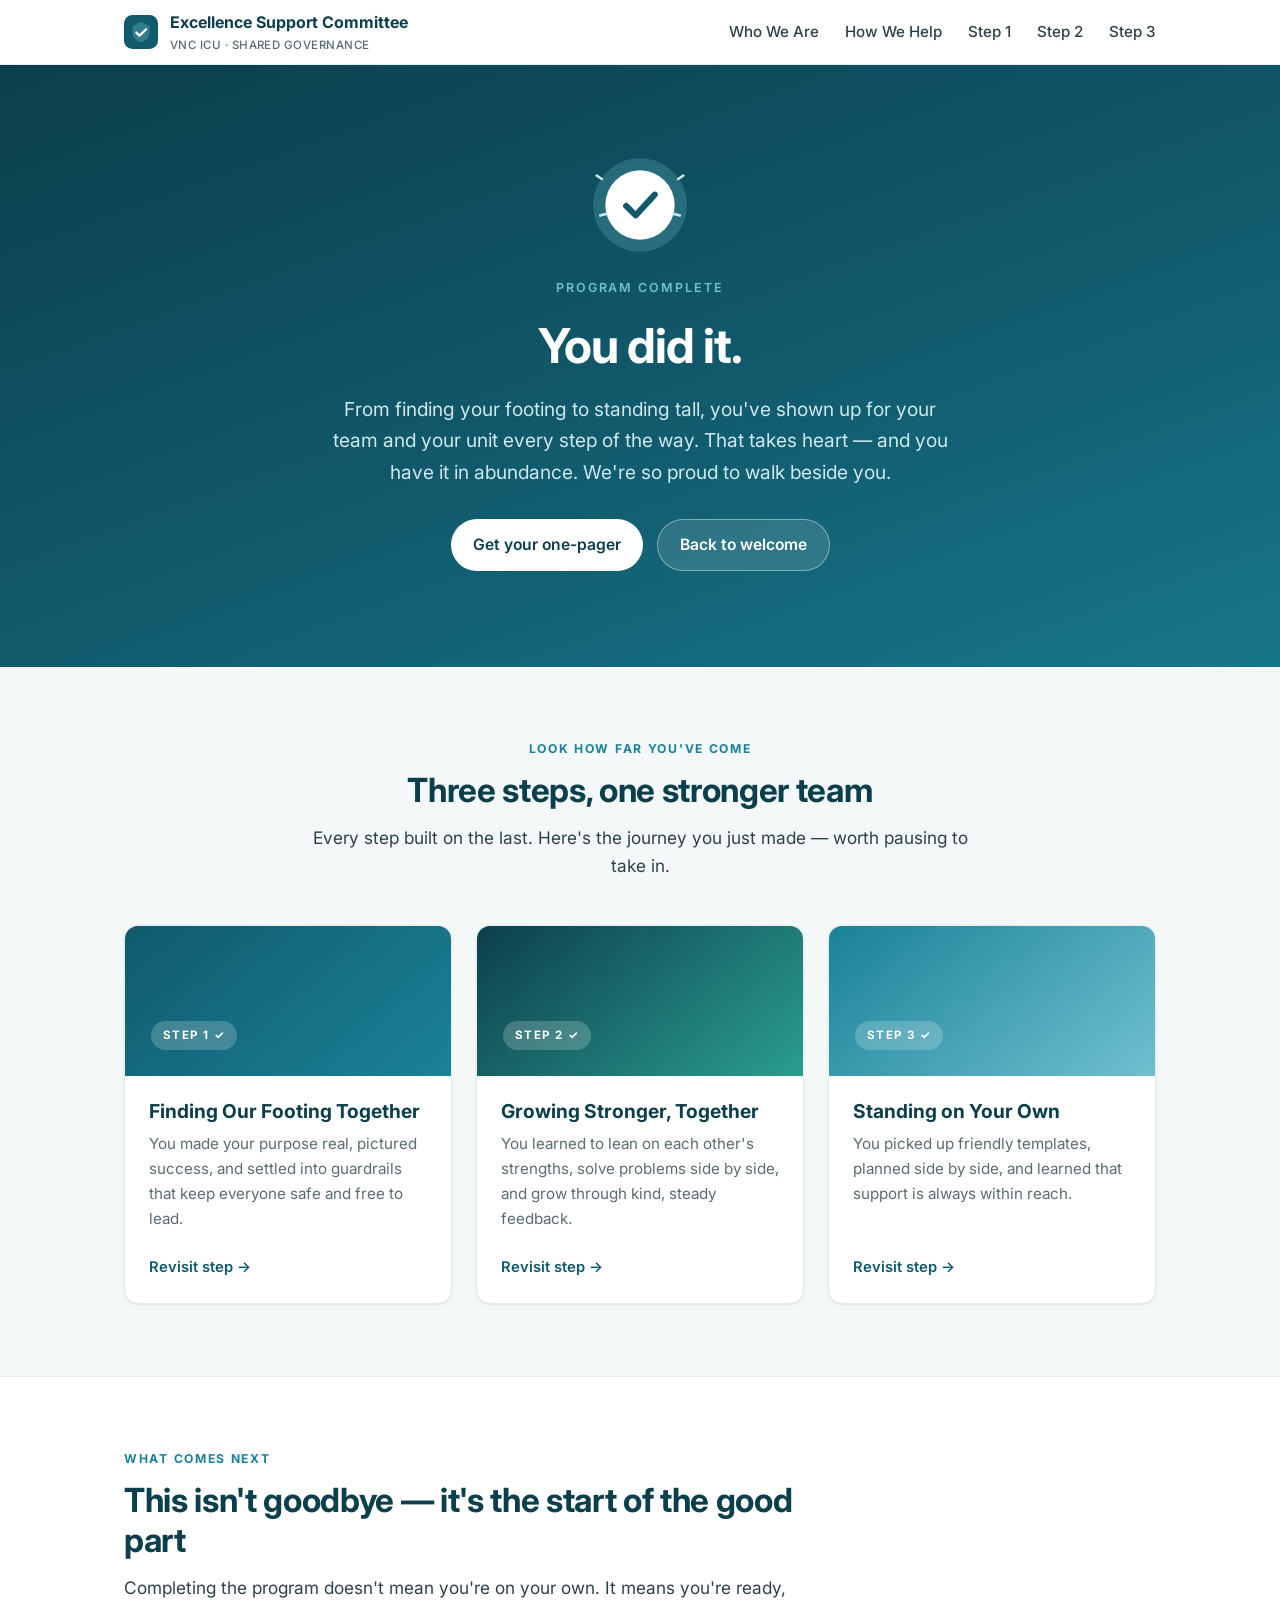
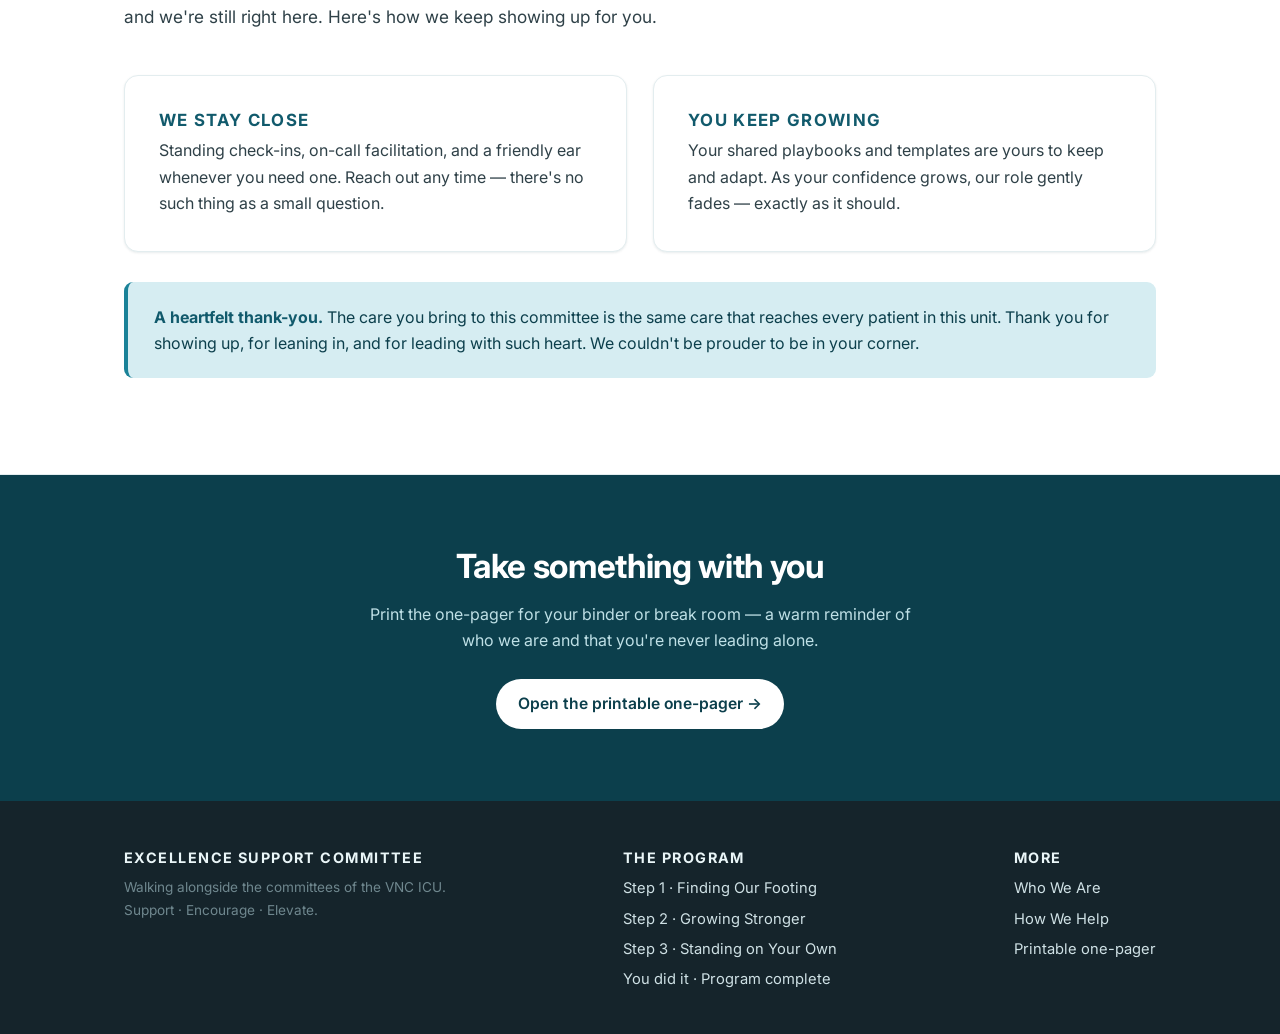
==== complete.html @ c58388f2 "Warmer copy, favicon, printable one-pager, program-complete page" ====
<!DOCTYPE html>
<html lang="en">
<head>
  <meta charset="UTF-8" />
  <meta name="viewport" content="width=device-width, initial-scale=1.0" />
  <title>You did it · Program Complete — Excellence Support Committee</title>
  <meta name="description" content="A heartfelt congratulations on completing the Excellence Support Committee onboarding program." />
  <link rel="icon" href="favicon.svg" type="image/svg+xml" />
  <link rel="preconnect" href="https://fonts.googleapis.com" />
  <link rel="preconnect" href="https://fonts.gstatic.com" crossorigin />
  <link href="https://fonts.googleapis.com/css2?family=Inter:wght@400;500;600;700&display=swap" rel="stylesheet" />
  <link rel="stylesheet" href="assets/styles.css" />
</head>
<body>

  <header class="nav">
    <div class="wrap nav-inner">
      <a href="index.html" class="brand">
        <svg class="mark" viewBox="0 0 40 40" fill="none" xmlns="http://www.w3.org/2000/svg" aria-hidden="true">
          <rect width="40" height="40" rx="10" fill="#115a6c"/>
          <path d="M20 8l10 5v7c0 6.2-4.2 10.6-10 12-5.8-1.4-10-5.8-10-12v-7l10-5z" fill="#6fc0cf" opacity=".35"/>
          <path d="M14.5 20.5l3.8 3.8L26 16.8" stroke="#fff" stroke-width="2.6" stroke-linecap="round" stroke-linejoin="round"/>
        </svg>
        <span>Excellence Support Committee<small>VNC ICU · Shared Governance</small></span>
      </a>
      <nav class="nav-links">
        <a href="index.html#mission">Who We Are</a>
        <a href="index.html#approach">How We Help</a>
        <a href="module-1.html">Step 1</a>
        <a href="module-2.html">Step 2</a>
        <a href="module-3.html">Step 3</a>
      </nav>
    </div>
  </header>

  <!-- Celebration hero -->
  <section class="hero" style="text-align:center;">
    <div class="wrap">
      <svg viewBox="0 0 120 120" width="104" height="104" fill="none" xmlns="http://www.w3.org/2000/svg" aria-hidden="true" style="margin-bottom:8px;">
        <circle cx="60" cy="60" r="54" fill="#6fc0cf" opacity=".25"/>
        <circle cx="60" cy="60" r="40" fill="#ffffff"/>
        <path d="M44 61l11 11 22-24" stroke="#115a6c" stroke-width="7" stroke-linecap="round" stroke-linejoin="round"/>
        <g stroke="#cfe9ee" stroke-width="3" stroke-linecap="round">
          <path d="M16 30l-6-4M104 30l6-4M22 70l-8 2M98 70l8 2"/>
        </g>
      </svg>
      <p class="eyebrow" style="margin-top:6px;">Program complete</p>
      <h1>You did it.</h1>
      <p class="lede" style="margin:0 auto;">From finding your footing to standing tall, you've shown up for your team and your unit every step of the way. That takes heart — and you have it in abundance. We're so proud to walk beside you.</p>
      <div class="btn-row" style="justify-content:center;">
        <a href="one-pager.html" class="btn btn-primary">Get your one-pager</a>
        <a href="index.html" class="btn btn-ghost">Back to welcome</a>
      </div>
    </div>
  </section>

  <!-- Recap -->
  <section>
    <div class="wrap">
      <p class="section-tag" style="text-align:center;">Look how far you've come</p>
      <div class="section-intro" style="text-align:center; margin-left:auto; margin-right:auto;">
        <h2>Three steps, one stronger team</h2>
        <p>Every step built on the last. Here's the journey you just made — worth pausing to take in.</p>
      </div>
      <div class="modules">
        <div class="mod-card" style="cursor:default;">
          <div class="cap c1"><span class="badge">Step 1 ✓</span></div>
          <div class="body">
            <h3>Finding Our Footing Together</h3>
            <p>You made your purpose real, pictured success, and settled into guardrails that keep everyone safe and free to lead.</p>
            <a class="more" href="module-1.html">Revisit step →</a>
          </div>
        </div>
        <div class="mod-card" style="cursor:default;">
          <div class="cap c2"><span class="badge">Step 2 ✓</span></div>
          <div class="body">
            <h3>Growing Stronger, Together</h3>
            <p>You learned to lean on each other's strengths, solve problems side by side, and grow through kind, steady feedback.</p>
            <a class="more" href="module-2.html">Revisit step →</a>
          </div>
        </div>
        <div class="mod-card" style="cursor:default;">
          <div class="cap c3"><span class="badge">Step 3 ✓</span></div>
          <div class="body">
            <h3>Standing on Your Own</h3>
            <p>You picked up friendly templates, planned side by side, and learned that support is always within reach.</p>
            <a class="more" href="module-3.html">Revisit step →</a>
          </div>
        </div>
      </div>
    </div>
  </section>

  <!-- What's next -->
  <section class="alt">
    <div class="wrap">
      <p class="section-tag">What comes next</p>
      <div class="section-intro">
        <h2>This isn't goodbye — it's the start of the good part</h2>
        <p>Completing the program doesn't mean you're on your own. It means you're ready, and we're still right here. Here's how we keep showing up for you.</p>
      </div>
      <div class="duo">
        <div class="pillar">
          <h3>We stay close</h3>
          <p>Standing check-ins, on-call facilitation, and a friendly ear whenever you need one. Reach out any time — there's no such thing as a small question.</p>
        </div>
        <div class="pillar">
          <h3>You keep growing</h3>
          <p>Your shared playbooks and templates are yours to keep and adapt. As your confidence grows, our role gently fades — exactly as it should.</p>
        </div>
      </div>
      <div class="callout" style="margin-top:30px;">
        <p><strong>A heartfelt thank-you.</strong> The care you bring to this committee is the same care that reaches every patient in this unit. Thank you for showing up, for leaning in, and for leading with such heart. We couldn't be prouder to be in your corner.</p>
      </div>
    </div>
  </section>

  <section class="cta-band">
    <div class="wrap">
      <h2>Take something with you</h2>
      <p>Print the one-pager for your binder or break room — a warm reminder of who we are and that you're never leading alone.</p>
      <a href="one-pager.html" class="btn btn-primary">Open the printable one-pager →</a>
    </div>
  </section>

  <footer class="footer">
    <div class="wrap">
      <div>
        <h4>Excellence Support Committee</h4>
        <p class="muted">Walking alongside the committees of the VNC ICU.<br/>Support · Encourage · Elevate.</p>
      </div>
      <div>
        <h4>The Program</h4>
        <ul>
          <li><a href="module-1.html">Step 1 · Finding Our Footing</a></li>
          <li><a href="module-2.html">Step 2 · Growing Stronger</a></li>
          <li><a href="module-3.html">Step 3 · Standing on Your Own</a></li>
          <li><a href="complete.html">You did it · Program complete</a></li>
        </ul>
      </div>
      <div>
        <h4>More</h4>
        <ul>
          <li><a href="index.html#mission">Who We Are</a></li>
          <li><a href="index.html#approach">How We Help</a></li>
          <li><a href="one-pager.html">Printable one-pager</a></li>
        </ul>
      </div>
    </div>
  </footer>

</body>
</html>
---- assets/styles.css ----
/* ====================================================================
   Excellence Support Committee — VNC ICU
   Clinical & calm design system
   ==================================================================== */

:root {
  --teal-900: #0c3f4c;
  --teal-700: #115a6c;
  --teal-500: #1a8298;
  --teal-300: #6fc0cf;
  --teal-100: #d6edf2;
  --slate-900: #15242b;
  --slate-700: #2f4148;
  --slate-500: #5b6b72;
  --slate-300: #9fb0b6;
  --mist: #f4f8f9;
  --paper: #ffffff;
  --line: #e3edef;
  --green: #2e9e6b;
  --green-bg: #e4f4ec;
  --amber: #d99320;
  --amber-bg: #fbf2dd;
  --red: #cf5145;
  --red-bg: #fae6e3;
  --shadow-sm: 0 1px 3px rgba(12, 63, 76, 0.06), 0 1px 2px rgba(12, 63, 76, 0.04);
  --shadow-md: 0 10px 30px rgba(12, 63, 76, 0.08);
  --radius: 14px;
  --radius-sm: 9px;
  --maxw: 1080px;
  --font: "Inter", -apple-system, BlinkMacSystemFont, "Segoe UI", Roboto, Helvetica, Arial, sans-serif;
}

* { box-sizing: border-box; }

html { scroll-behavior: smooth; }

body {
  margin: 0;
  font-family: var(--font);
  color: var(--slate-900);
  background: var(--mist);
  line-height: 1.65;
  -webkit-font-smoothing: antialiased;
}

h1, h2, h3, h4 { line-height: 1.2; color: var(--teal-900); margin: 0 0 .4em; font-weight: 700; }
h1 { font-size: clamp(2rem, 4vw, 3rem); letter-spacing: -0.02em; }
h2 { font-size: clamp(1.5rem, 2.6vw, 2.1rem); letter-spacing: -0.01em; }
h3 { font-size: 1.2rem; }
p { margin: 0 0 1rem; }
a { color: var(--teal-700); text-decoration: none; }
a:hover { text-decoration: underline; }

.wrap { max-width: var(--maxw); margin: 0 auto; padding: 0 24px; }

/* ---------- Navigation ---------- */
.nav {
  position: sticky; top: 0; z-index: 50;
  background: rgba(255,255,255,0.92);
  backdrop-filter: blur(10px);
  border-bottom: 1px solid var(--line);
}
.nav-inner { display: flex; align-items: center; justify-content: space-between; height: 64px; }
.brand { display: flex; align-items: center; gap: 12px; font-weight: 700; color: var(--teal-900); }
.brand:hover { text-decoration: none; }
.brand .mark { width: 34px; height: 34px; flex: none; }
.brand small { display: block; font-weight: 500; font-size: .72rem; color: var(--slate-500); letter-spacing: .04em; text-transform: uppercase; }
.nav-links { display: flex; gap: 26px; align-items: center; }
.nav-links a { color: var(--slate-700); font-weight: 500; font-size: .95rem; }
.nav-links a:hover { color: var(--teal-700); text-decoration: none; }
.nav-toggle { display: none; }

/* ---------- Hero ---------- */
.hero {
  background: linear-gradient(160deg, var(--teal-900) 0%, var(--teal-700) 55%, var(--teal-500) 120%);
  color: #eaf6f8; padding: 88px 0 96px; position: relative; overflow: hidden;
}
.hero h1 { color: #fff; }
.hero .lede { font-size: 1.2rem; max-width: 620px; color: #cfe9ee; }
.hero .eyebrow { text-transform: uppercase; letter-spacing: .16em; font-size: .78rem; font-weight: 600; color: var(--teal-300); margin-bottom: 18px; }
.hero-art { position: absolute; right: -40px; bottom: -40px; width: 460px; max-width: 50%; opacity: .9; pointer-events: none; }
.hero .btn-row { margin-top: 30px; display: flex; gap: 14px; flex-wrap: wrap; }

.btn {
  display: inline-flex; align-items: center; gap: 8px;
  padding: 12px 22px; border-radius: 999px; font-weight: 600; font-size: .98rem;
  transition: transform .15s ease, box-shadow .15s ease, background .15s ease;
}
.btn-primary { background: #fff; color: var(--teal-900); }
.btn-primary:hover { text-decoration: none; transform: translateY(-2px); box-shadow: var(--shadow-md); }
.btn-ghost { background: rgba(255,255,255,0.12); color: #fff; border: 1px solid rgba(255,255,255,0.4); }
.btn-ghost:hover { text-decoration: none; background: rgba(255,255,255,0.2); }
.btn-teal { background: var(--teal-700); color: #fff; }
.btn-teal:hover { text-decoration: none; background: var(--teal-900); transform: translateY(-2px); box-shadow: var(--shadow-md); }

/* ---------- Sections ---------- */
section { padding: 72px 0; }
.section-tag { text-transform: uppercase; letter-spacing: .14em; font-size: .76rem; font-weight: 700; color: var(--teal-500); margin-bottom: 12px; }
.section-intro { max-width: 680px; margin-bottom: 44px; }
.section-intro p { color: var(--slate-700); font-size: 1.08rem; }

.alt { background: var(--paper); border-top: 1px solid var(--line); border-bottom: 1px solid var(--line); }

/* ---------- Two-column mission/vision ---------- */
.duo { display: grid; grid-template-columns: 1fr 1fr; gap: 26px; }
.pillar {
  background: var(--paper); border: 1px solid var(--line); border-radius: var(--radius);
  padding: 34px; box-shadow: var(--shadow-sm);
}
.pillar .ic { width: 46px; height: 46px; margin-bottom: 16px; }
.pillar h3 { color: var(--teal-700); font-size: 1.05rem; text-transform: uppercase; letter-spacing: .08em; }
.pillar p { color: var(--slate-700); margin-bottom: 0; }

/* ---------- Methodology grid ---------- */
.grid-5 { display: grid; grid-template-columns: repeat(auto-fit, minmax(190px, 1fr)); gap: 20px; }
.method {
  background: var(--paper); border: 1px solid var(--line); border-radius: var(--radius);
  padding: 26px; box-shadow: var(--shadow-sm); position: relative;
  transition: transform .15s ease, box-shadow .15s ease;
}
.method:hover { transform: translateY(-4px); box-shadow: var(--shadow-md); }
.method .num { font-size: .8rem; font-weight: 700; color: var(--teal-300); letter-spacing: .1em; }
.method h3 { font-size: 1.04rem; margin: 8px 0 8px; }
.method p { font-size: .92rem; color: var(--slate-500); margin: 0; }
.method .ic { width: 38px; height: 38px; margin-bottom: 14px; }

/* ---------- Module cards ---------- */
.modules { display: grid; grid-template-columns: repeat(auto-fit, minmax(280px, 1fr)); gap: 24px; }
.mod-card {
  display: flex; flex-direction: column;
  background: var(--paper); border: 1px solid var(--line); border-radius: var(--radius);
  overflow: hidden; box-shadow: var(--shadow-sm);
  transition: transform .15s ease, box-shadow .15s ease;
}
.mod-card:hover { transform: translateY(-5px); box-shadow: var(--shadow-md); text-decoration: none; }
.mod-card .cap { padding: 26px; height: 150px; display: flex; align-items: flex-end; }
.mod-card .cap.c1 { background: linear-gradient(140deg, #115a6c, #1a8298); }
.mod-card .cap.c2 { background: linear-gradient(140deg, #0c3f4c, #2a9d8f); }
.mod-card .cap.c3 { background: linear-gradient(140deg, #1a8298, #6fc0cf); }
.mod-card .cap .badge { background: rgba(255,255,255,0.2); color: #fff; font-size: .72rem; font-weight: 700; letter-spacing: .12em; text-transform: uppercase; padding: 5px 12px; border-radius: 999px; }
.mod-card .body { padding: 24px; flex: 1; display: flex; flex-direction: column; }
.mod-card h3 { color: var(--teal-900); }
.mod-card p { color: var(--slate-500); font-size: .95rem; flex: 1; }
.mod-card .more { color: var(--teal-700); font-weight: 600; font-size: .92rem; margin-top: 8px; }

/* ---------- Module detail page ---------- */
.page-head {
  background: linear-gradient(160deg, var(--teal-900), var(--teal-700));
  color: #eaf6f8; padding: 64px 0 56px;
}
.page-head .crumb { font-size: .85rem; color: var(--teal-300); margin-bottom: 14px; }
.page-head .crumb a { color: var(--teal-300); }
.page-head h1 { color: #fff; }
.page-head .lede { color: #cfe9ee; font-size: 1.12rem; max-width: 640px; margin-bottom: 0; }
.module-badge { display: inline-block; background: rgba(255,255,255,0.14); border: 1px solid rgba(255,255,255,0.3); color: #fff; font-size: .74rem; font-weight: 700; letter-spacing: .12em; text-transform: uppercase; padding: 6px 14px; border-radius: 999px; margin-bottom: 18px; }

.section-block { display: grid; grid-template-columns: 1fr 1fr; gap: 40px; align-items: center; margin-bottom: 56px; }
.section-block.rev .text { order: 2; }
.section-block .text h3 { color: var(--teal-700); }
.section-block .text .kicker { font-size: .76rem; font-weight: 700; letter-spacing: .12em; text-transform: uppercase; color: var(--teal-500); margin-bottom: 8px; }
.section-block .text p { color: var(--slate-700); }
.figure { background: var(--paper); border: 1px solid var(--line); border-radius: var(--radius); padding: 26px; box-shadow: var(--shadow-sm); }
.figure svg { width: 100%; height: auto; display: block; }
.figure figcaption { text-align: center; font-size: .82rem; color: var(--slate-500); margin-top: 14px; }

ul.clean { list-style: none; padding: 0; margin: 0 0 1rem; }
ul.clean li { position: relative; padding: 6px 0 6px 28px; color: var(--slate-700); }
ul.clean li::before { content: ""; position: absolute; left: 0; top: 14px; width: 14px; height: 14px; border-radius: 4px; background: var(--teal-100); border: 2px solid var(--teal-500); }

/* ---------- Page nav (prev/next) ---------- */
.page-nav { display: flex; justify-content: space-between; gap: 16px; flex-wrap: wrap; margin-top: 20px; }
.page-nav a {
  flex: 1; min-width: 220px; background: var(--paper); border: 1px solid var(--line); border-radius: var(--radius);
  padding: 18px 22px; box-shadow: var(--shadow-sm);
}
.page-nav a:hover { text-decoration: none; border-color: var(--teal-300); }
.page-nav .dir { font-size: .76rem; text-transform: uppercase; letter-spacing: .1em; color: var(--slate-500); }
.page-nav .ttl { color: var(--teal-700); font-weight: 600; }
.page-nav a.next { text-align: right; }

/* ---------- Callout ---------- */
.callout {
  background: var(--teal-100); border-left: 4px solid var(--teal-500); border-radius: var(--radius-sm);
  padding: 22px 26px; margin: 0 0 24px;
}
.callout p { margin: 0; color: var(--teal-900); }
.callout strong { color: var(--teal-700); }

/* ---------- Steps / guardrails ---------- */
.chips { display: flex; flex-wrap: wrap; gap: 12px; margin: 8px 0 0; }
.chip { background: var(--teal-100); color: var(--teal-900); border-radius: 999px; padding: 8px 16px; font-size: .9rem; font-weight: 600; }

/* ---------- CTA band ---------- */
.cta-band { background: var(--teal-900); color: #eaf6f8; text-align: center; }
.cta-band h2 { color: #fff; }
.cta-band p { color: #bfe0e6; max-width: 560px; margin: 0 auto 26px; }

/* ---------- Footer ---------- */
.footer { background: var(--slate-900); color: #9fb6bd; padding: 48px 0 36px; }
.footer .wrap { display: flex; justify-content: space-between; gap: 24px; flex-wrap: wrap; }
.footer a { color: #cfe1e5; }
.footer .muted { font-size: .85rem; color: #6f878e; }
.footer h4 { color: #eaf6f8; font-size: .9rem; text-transform: uppercase; letter-spacing: .1em; margin-bottom: 10px; }
.footer ul { list-style: none; padding: 0; margin: 0; }
.footer ul li { margin-bottom: 6px; font-size: .92rem; }

/* ---------- Responsive ---------- */
@media (max-width: 760px) {
  .duo, .section-block { grid-template-columns: 1fr; }
  .section-block.rev .text { order: 0; }
  .nav-links { display: none; }
  .hero-art { display: none; }
  section { padding: 52px 0; }
}
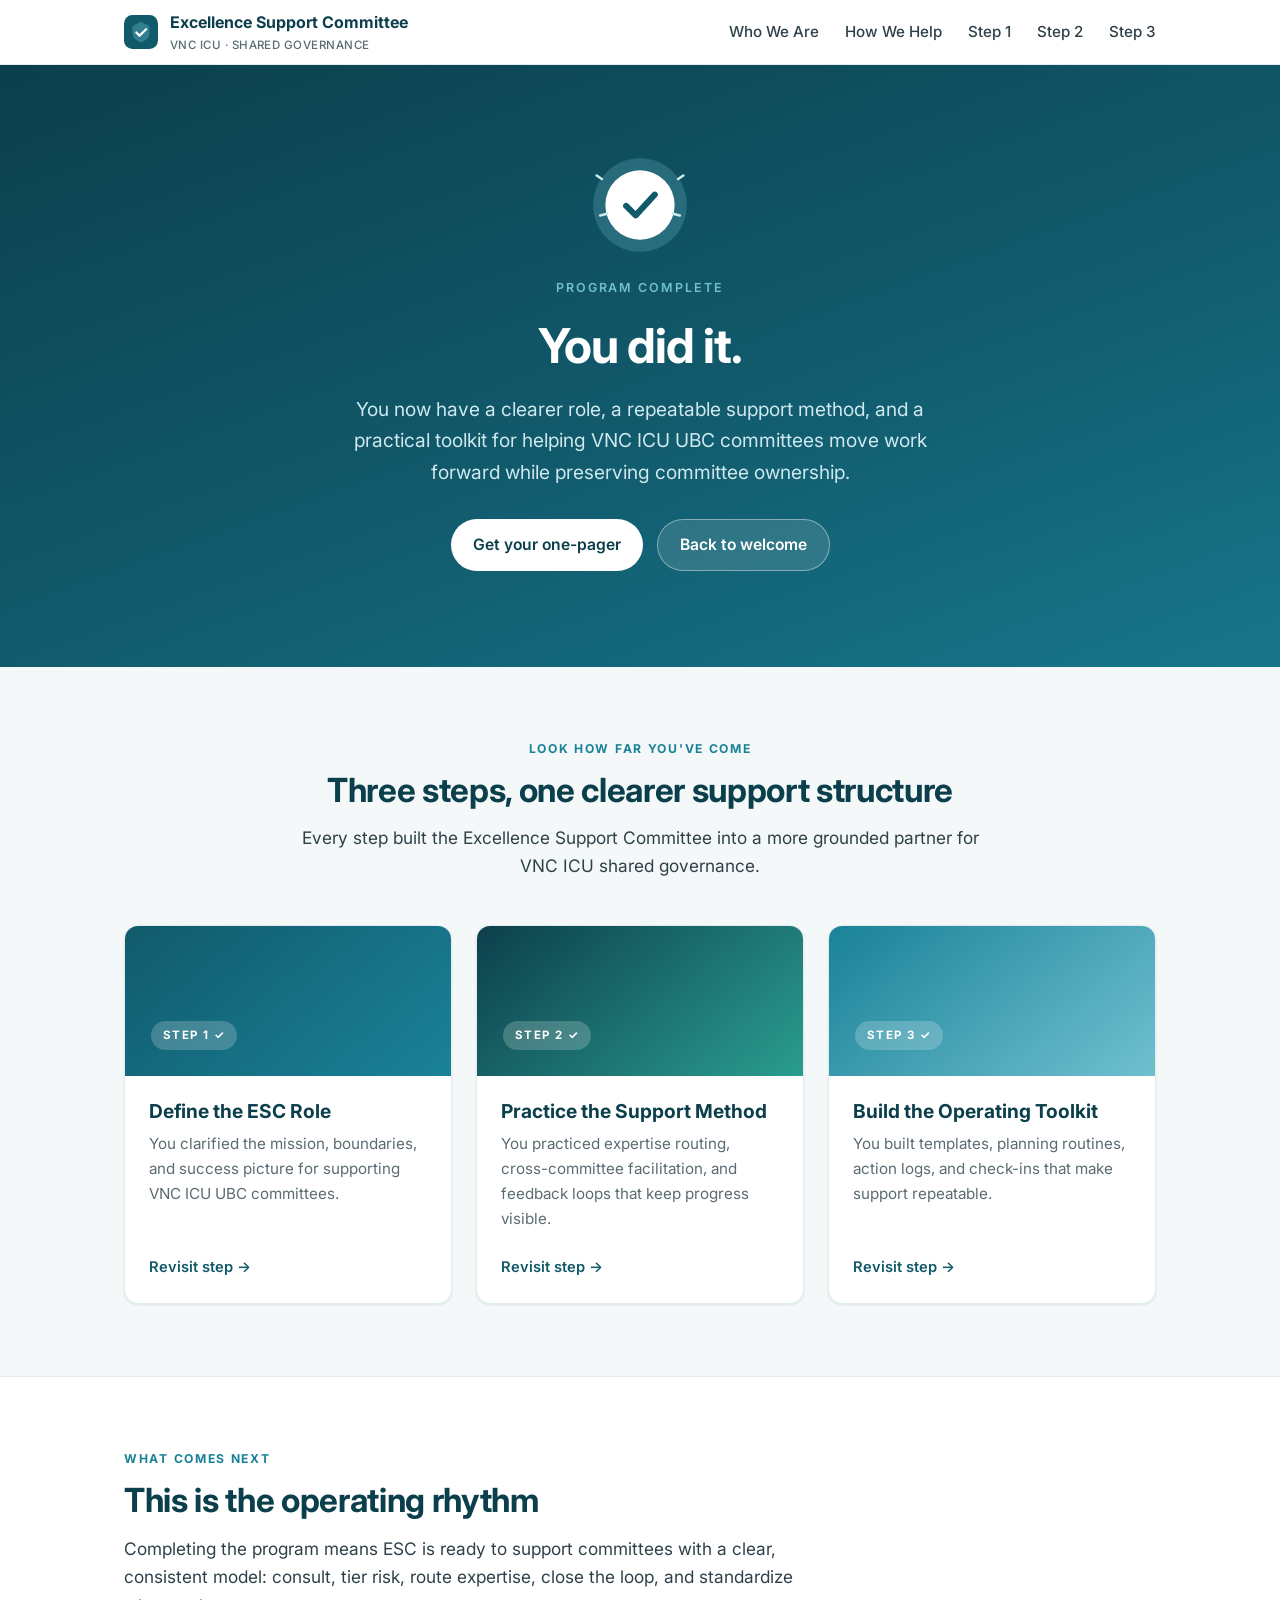
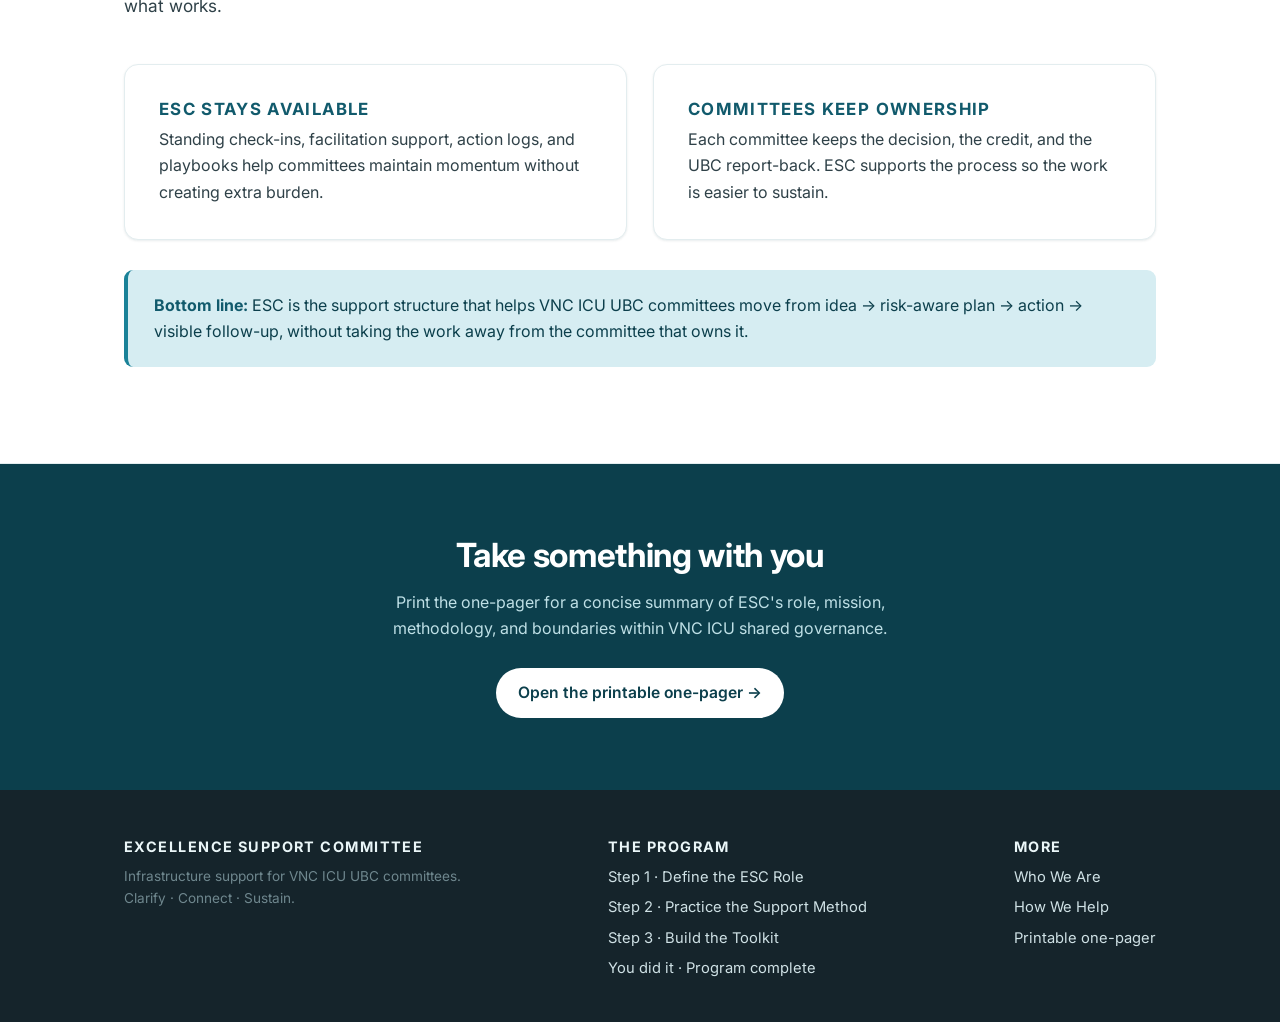
==== commit ff067f0e: "Clarify ESC role and methodology" ====
--- a/complete.html
+++ b/complete.html
@@ -46,7 +46,7 @@
       </svg>
       <p class="eyebrow" style="margin-top:6px;">Program complete</p>
       <h1>You did it.</h1>
-      <p class="lede" style="margin:0 auto;">From finding your footing to standing tall, you've shown up for your team and your unit every step of the way. That takes heart — and you have it in abundance. We're so proud to walk beside you.</p>
+      <p class="lede" style="margin:0 auto;">You now have a clearer role, a repeatable support method, and a practical toolkit for helping VNC ICU UBC committees move work forward while preserving committee ownership.</p>
       <div class="btn-row" style="justify-content:center;">
         <a href="one-pager.html" class="btn btn-primary">Get your one-pager</a>
         <a href="index.html" class="btn btn-ghost">Back to welcome</a>
@@ -59,31 +59,31 @@
     <div class="wrap">
       <p class="section-tag" style="text-align:center;">Look how far you've come</p>
       <div class="section-intro" style="text-align:center; margin-left:auto; margin-right:auto;">
-        <h2>Three steps, one stronger team</h2>
-        <p>Every step built on the last. Here's the journey you just made — worth pausing to take in.</p>
+        <h2>Three steps, one clearer support structure</h2>
+        <p>Every step built the Excellence Support Committee into a more grounded partner for VNC ICU shared governance.</p>
       </div>
       <div class="modules">
         <div class="mod-card" style="cursor:default;">
           <div class="cap c1"><span class="badge">Step 1 ✓</span></div>
           <div class="body">
-            <h3>Finding Our Footing Together</h3>
-            <p>You made your purpose real, pictured success, and settled into guardrails that keep everyone safe and free to lead.</p>
+            <h3>Define the ESC Role</h3>
+            <p>You clarified the mission, boundaries, and success picture for supporting VNC ICU UBC committees.</p>
             <a class="more" href="module-1.html">Revisit step →</a>
           </div>
         </div>
         <div class="mod-card" style="cursor:default;">
           <div class="cap c2"><span class="badge">Step 2 ✓</span></div>
           <div class="body">
-            <h3>Growing Stronger, Together</h3>
-            <p>You learned to lean on each other's strengths, solve problems side by side, and grow through kind, steady feedback.</p>
+            <h3>Practice the Support Method</h3>
+            <p>You practiced expertise routing, cross-committee facilitation, and feedback loops that keep progress visible.</p>
             <a class="more" href="module-2.html">Revisit step →</a>
           </div>
         </div>
         <div class="mod-card" style="cursor:default;">
           <div class="cap c3"><span class="badge">Step 3 ✓</span></div>
           <div class="body">
-            <h3>Standing on Your Own</h3>
-            <p>You picked up friendly templates, planned side by side, and learned that support is always within reach.</p>
+            <h3>Build the Operating Toolkit</h3>
+            <p>You built templates, planning routines, action logs, and check-ins that make support repeatable.</p>
             <a class="more" href="module-3.html">Revisit step →</a>
           </div>
         </div>
@@ -96,21 +96,21 @@
     <div class="wrap">
       <p class="section-tag">What comes next</p>
       <div class="section-intro">
-        <h2>This isn't goodbye — it's the start of the good part</h2>
-        <p>Completing the program doesn't mean you're on your own. It means you're ready, and we're still right here. Here's how we keep showing up for you.</p>
+        <h2>This is the operating rhythm</h2>
+        <p>Completing the program means ESC is ready to support committees with a clear, consistent model: consult, tier risk, route expertise, close the loop, and standardize what works.</p>
       </div>
       <div class="duo">
         <div class="pillar">
-          <h3>We stay close</h3>
-          <p>Standing check-ins, on-call facilitation, and a friendly ear whenever you need one. Reach out any time — there's no such thing as a small question.</p>
+          <h3>ESC stays available</h3>
+          <p>Standing check-ins, facilitation support, action logs, and playbooks help committees maintain momentum without creating extra burden.</p>
         </div>
         <div class="pillar">
-          <h3>You keep growing</h3>
-          <p>Your shared playbooks and templates are yours to keep and adapt. As your confidence grows, our role gently fades — exactly as it should.</p>
+          <h3>Committees keep ownership</h3>
+          <p>Each committee keeps the decision, the credit, and the UBC report-back. ESC supports the process so the work is easier to sustain.</p>
         </div>
       </div>
       <div class="callout" style="margin-top:30px;">
-        <p><strong>A heartfelt thank-you.</strong> The care you bring to this committee is the same care that reaches every patient in this unit. Thank you for showing up, for leaning in, and for leading with such heart. We couldn't be prouder to be in your corner.</p>
+        <p><strong>Bottom line:</strong> ESC is the support structure that helps VNC ICU UBC committees move from idea → risk-aware plan → action → visible follow-up, without taking the work away from the committee that owns it.</p>
       </div>
     </div>
   </section>
@@ -118,7 +118,7 @@
   <section class="cta-band">
     <div class="wrap">
       <h2>Take something with you</h2>
-      <p>Print the one-pager for your binder or break room — a warm reminder of who we are and that you're never leading alone.</p>
+      <p>Print the one-pager for a concise summary of ESC's role, mission, methodology, and boundaries within VNC ICU shared governance.</p>
       <a href="one-pager.html" class="btn btn-primary">Open the printable one-pager →</a>
     </div>
   </section>
@@ -127,14 +127,14 @@
     <div class="wrap">
       <div>
         <h4>Excellence Support Committee</h4>
-        <p class="muted">Walking alongside the committees of the VNC ICU.<br/>Support · Encourage · Elevate.</p>
+        <p class="muted">Infrastructure support for VNC ICU UBC committees.<br/>Clarify · Connect · Sustain.</p>
       </div>
       <div>
         <h4>The Program</h4>
         <ul>
-          <li><a href="module-1.html">Step 1 · Finding Our Footing</a></li>
-          <li><a href="module-2.html">Step 2 · Growing Stronger</a></li>
-          <li><a href="module-3.html">Step 3 · Standing on Your Own</a></li>
+          <li><a href="module-1.html">Step 1 · Define the ESC Role</a></li>
+          <li><a href="module-2.html">Step 2 · Practice the Support Method</a></li>
+          <li><a href="module-3.html">Step 3 · Build the Toolkit</a></li>
           <li><a href="complete.html">You did it · Program complete</a></li>
         </ul>
       </div>
--- a/assets/styles.css
+++ b/assets/styles.css
@@ -111,6 +111,16 @@
 .pillar h3 { color: var(--teal-700); font-size: 1.05rem; text-transform: uppercase; letter-spacing: .08em; }
 .pillar p { color: var(--slate-700); margin-bottom: 0; }
 
+
+.role-strip {
+  display: grid; grid-template-columns: repeat(auto-fit, minmax(240px, 1fr)); gap: 18px; margin-top: 28px;
+}
+.role-card {
+  background: var(--paper); border: 1px solid var(--line); border-radius: var(--radius); padding: 24px; box-shadow: var(--shadow-sm);
+}
+.role-card h3 { color: var(--teal-700); font-size: .95rem; text-transform: uppercase; letter-spacing: .08em; margin-bottom: 8px; }
+.role-card p { color: var(--slate-700); margin: 0; font-size: .95rem; }
+
 /* ---------- Methodology grid ---------- */
 .grid-5 { display: grid; grid-template-columns: repeat(auto-fit, minmax(190px, 1fr)); gap: 20px; }
 .method {
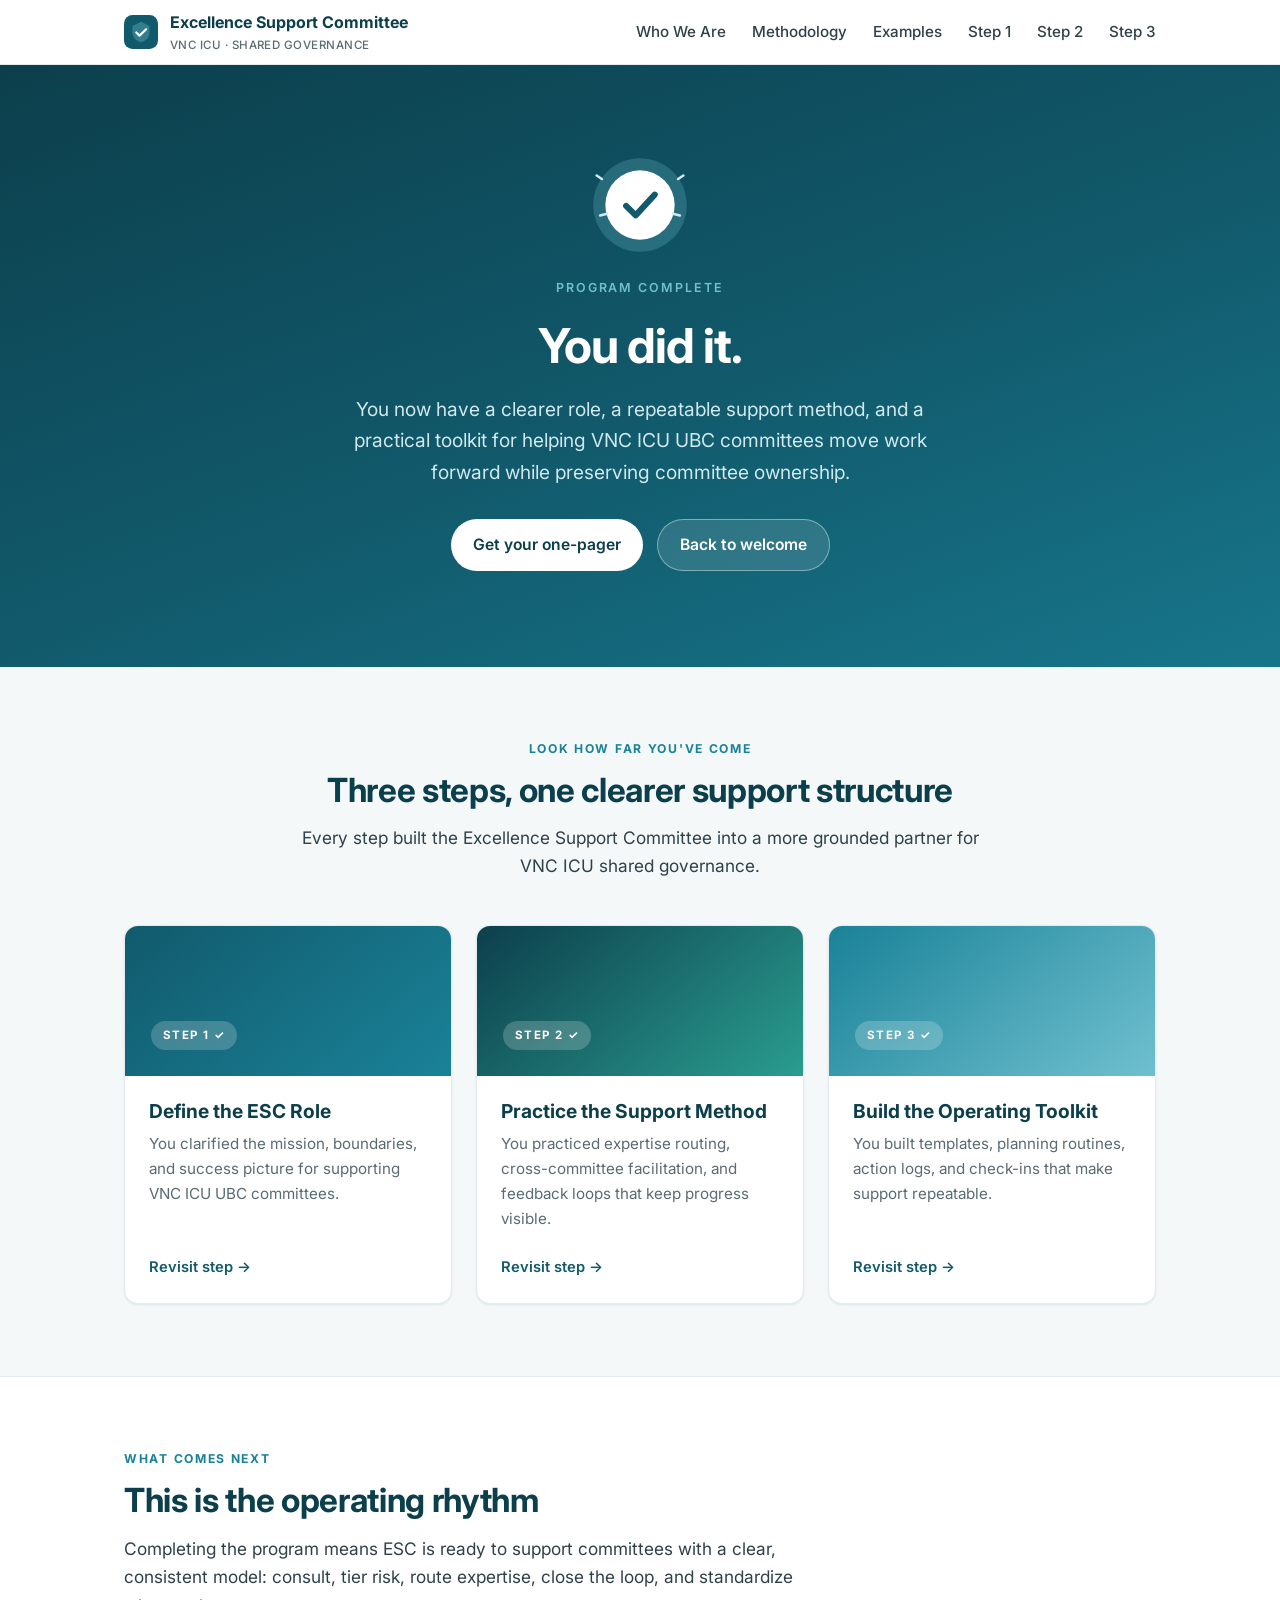
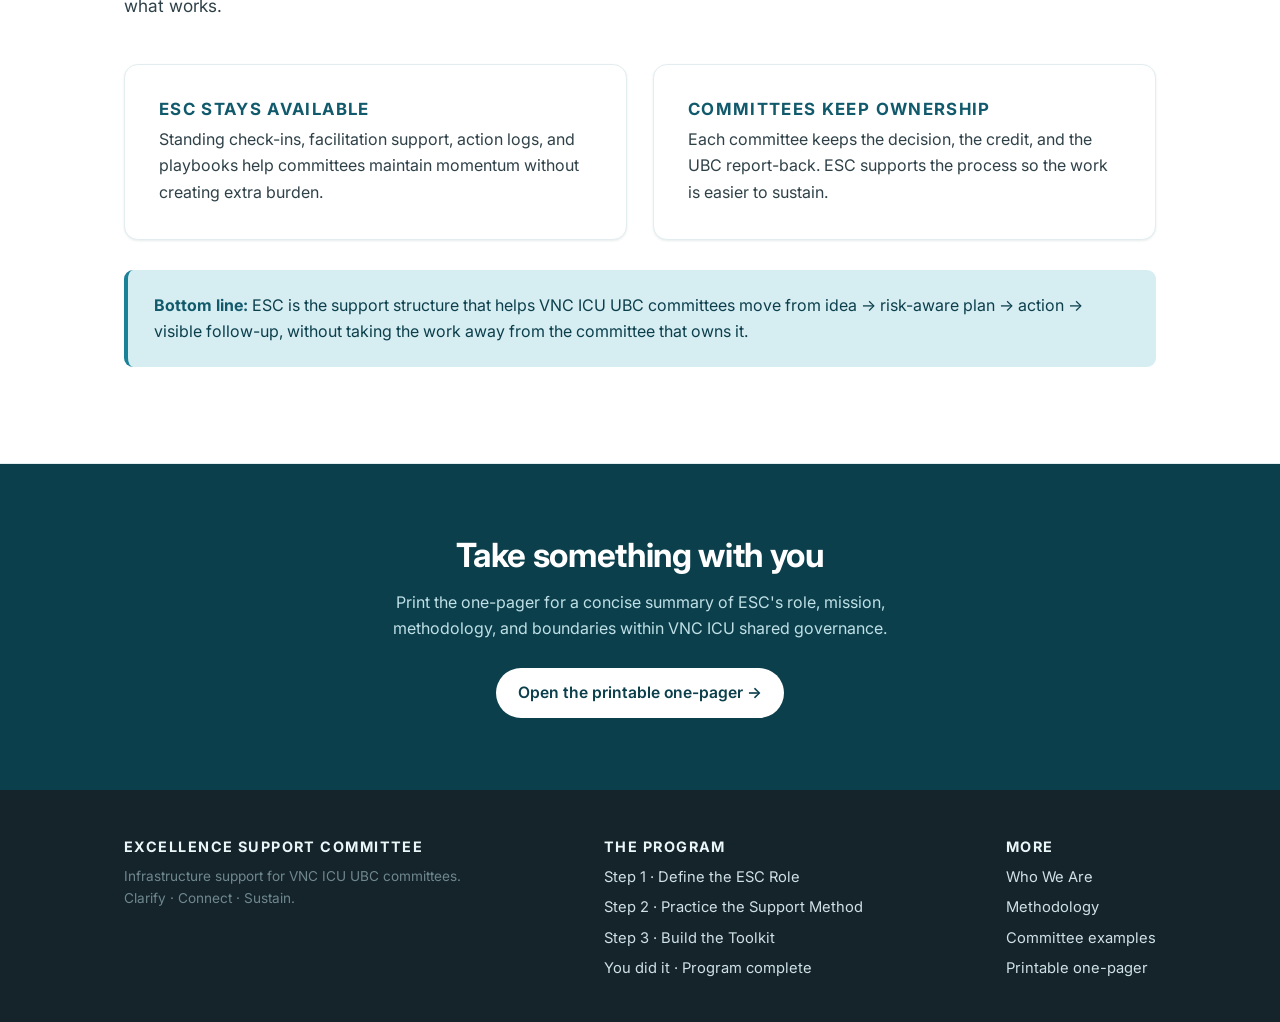
==== commit 9f60046d: "Add committee methodology examples" ====
--- a/complete.html
+++ b/complete.html
@@ -25,7 +25,8 @@
       </a>
       <nav class="nav-links">
         <a href="index.html#mission">Who We Are</a>
-        <a href="index.html#approach">How We Help</a>
+        <a href="index.html#approach">Methodology</a>
+        <a href="examples.html">Examples</a>
         <a href="module-1.html">Step 1</a>
         <a href="module-2.html">Step 2</a>
         <a href="module-3.html">Step 3</a>
@@ -142,7 +143,8 @@
         <h4>More</h4>
         <ul>
           <li><a href="index.html#mission">Who We Are</a></li>
-          <li><a href="index.html#approach">How We Help</a></li>
+          <li><a href="index.html#approach">Methodology</a></li>
+          <li><a href="examples.html">Committee examples</a></li>
           <li><a href="one-pager.html">Printable one-pager</a></li>
         </ul>
       </div>
--- a/assets/styles.css
+++ b/assets/styles.css
@@ -200,6 +200,25 @@
 .chips { display: flex; flex-wrap: wrap; gap: 12px; margin: 8px 0 0; }
 .chip { background: var(--teal-100); color: var(--teal-900); border-radius: 999px; padding: 8px 16px; font-size: .9rem; font-weight: 600; }
 
+/* ---------- Committee examples page ---------- */
+.tier-grid { display: grid; grid-template-columns: repeat(auto-fit, minmax(260px, 1fr)); gap: 18px; }
+.tier-card, .example-card, .tool-card {
+  background: var(--paper); border: 1px solid var(--line); border-radius: var(--radius);
+  padding: 24px; box-shadow: var(--shadow-sm);
+}
+.tier-card h3, .tool-card h3 { color: var(--teal-700); font-size: 1rem; }
+.tier-card p, .tier-card strong, .tool-card p { color: var(--slate-700); font-size: .94rem; }
+.green-tier { border-top: 5px solid var(--green); }
+.amber-tier { border-top: 5px solid var(--amber); }
+.red-tier { border-top: 5px solid var(--red); }
+.example-list { display: grid; gap: 22px; }
+.example-card h3 { color: var(--teal-900); font-size: 1.35rem; margin-bottom: 6px; }
+.example-card .note { display: inline-block; background: var(--teal-100); color: var(--teal-900); border-radius: 999px; padding: 4px 12px; font-size: .82rem; font-weight: 600; margin-bottom: 14px; }
+.example-card dl { display: grid; grid-template-columns: 180px 1fr; gap: 10px 18px; margin: 16px 0 0; }
+.example-card dt { color: var(--teal-700); font-weight: 700; }
+.example-card dd { margin: 0; color: var(--slate-700); }
+.tool-grid { display: grid; grid-template-columns: repeat(auto-fit, minmax(240px, 1fr)); gap: 18px; }
+
 /* ---------- CTA band ---------- */
 .cta-band { background: var(--teal-900); color: #eaf6f8; text-align: center; }
 .cta-band h2 { color: #fff; }
@@ -220,5 +239,7 @@
   .section-block.rev .text { order: 0; }
   .nav-links { display: none; }
   .hero-art { display: none; }
+  .example-card dl { grid-template-columns: 1fr; gap: 4px; }
+  .example-card dd { margin-bottom: 12px; }
   section { padding: 52px 0; }
 }
